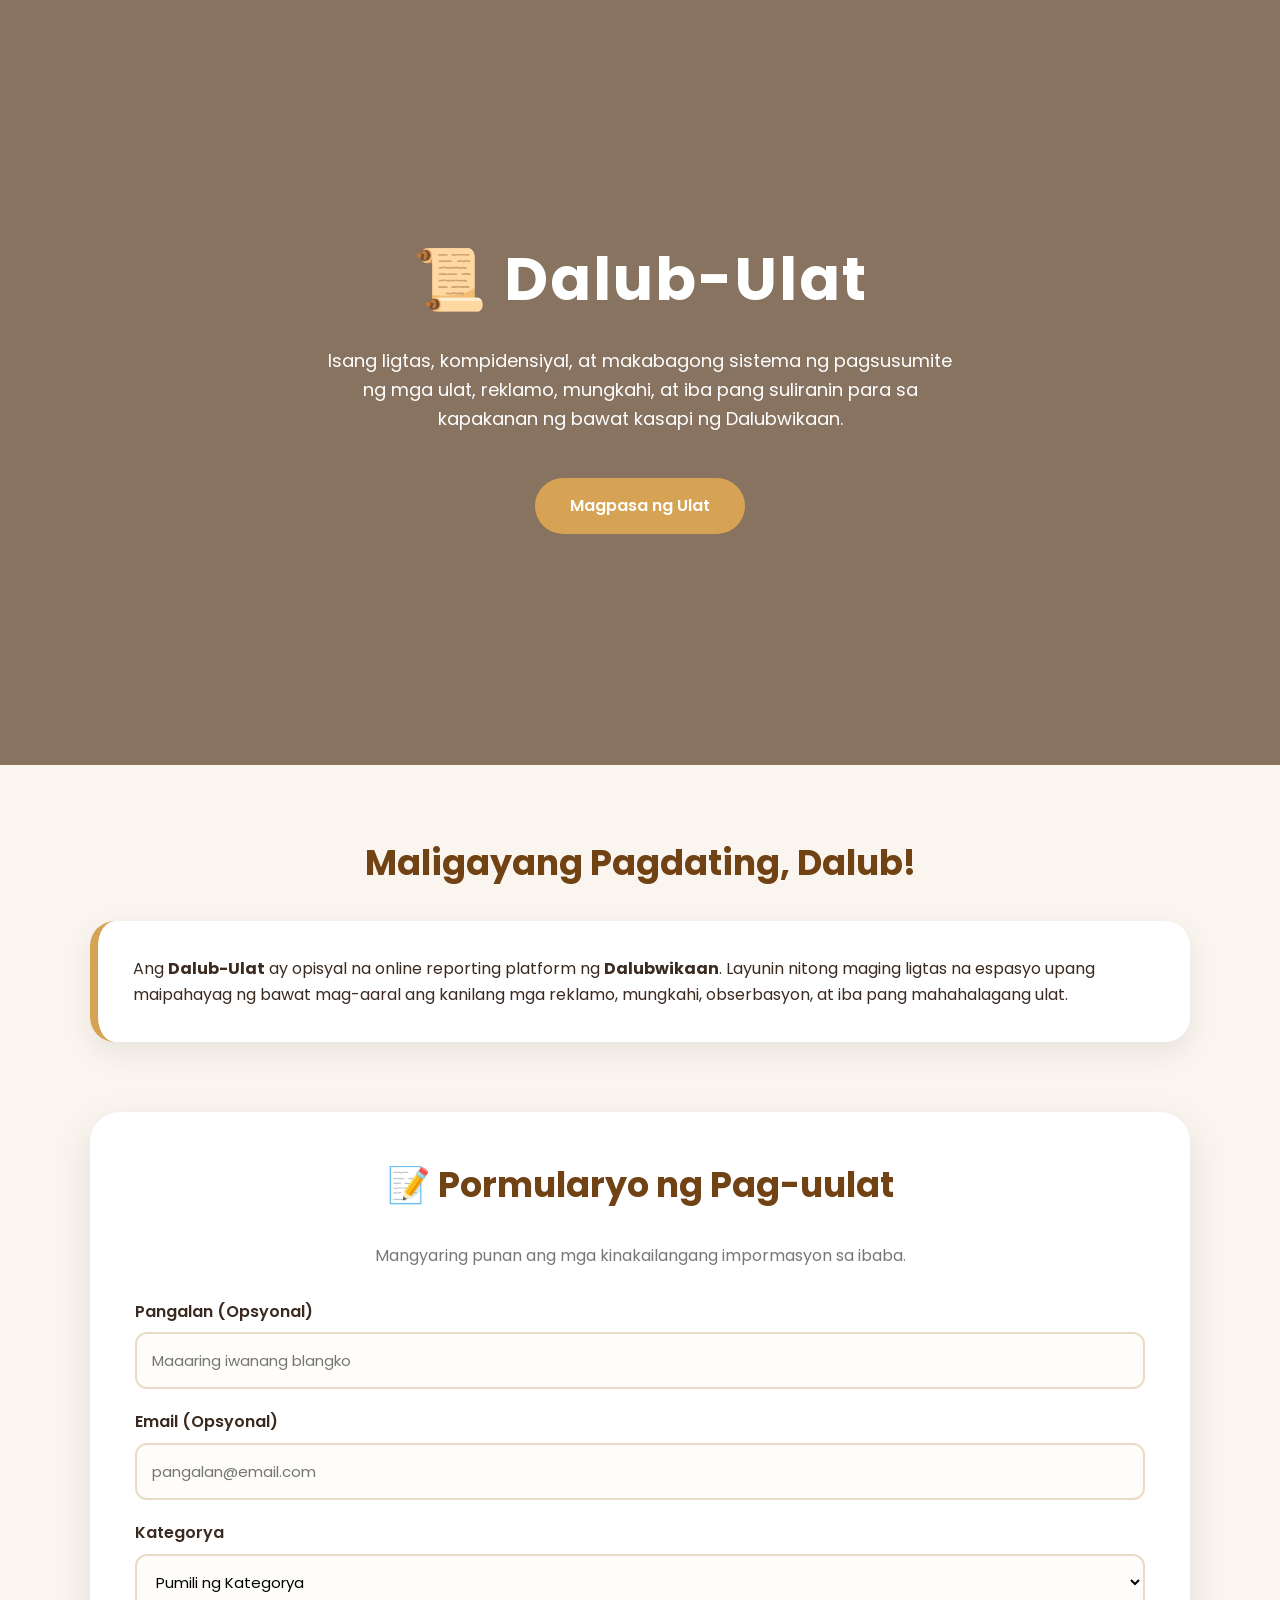
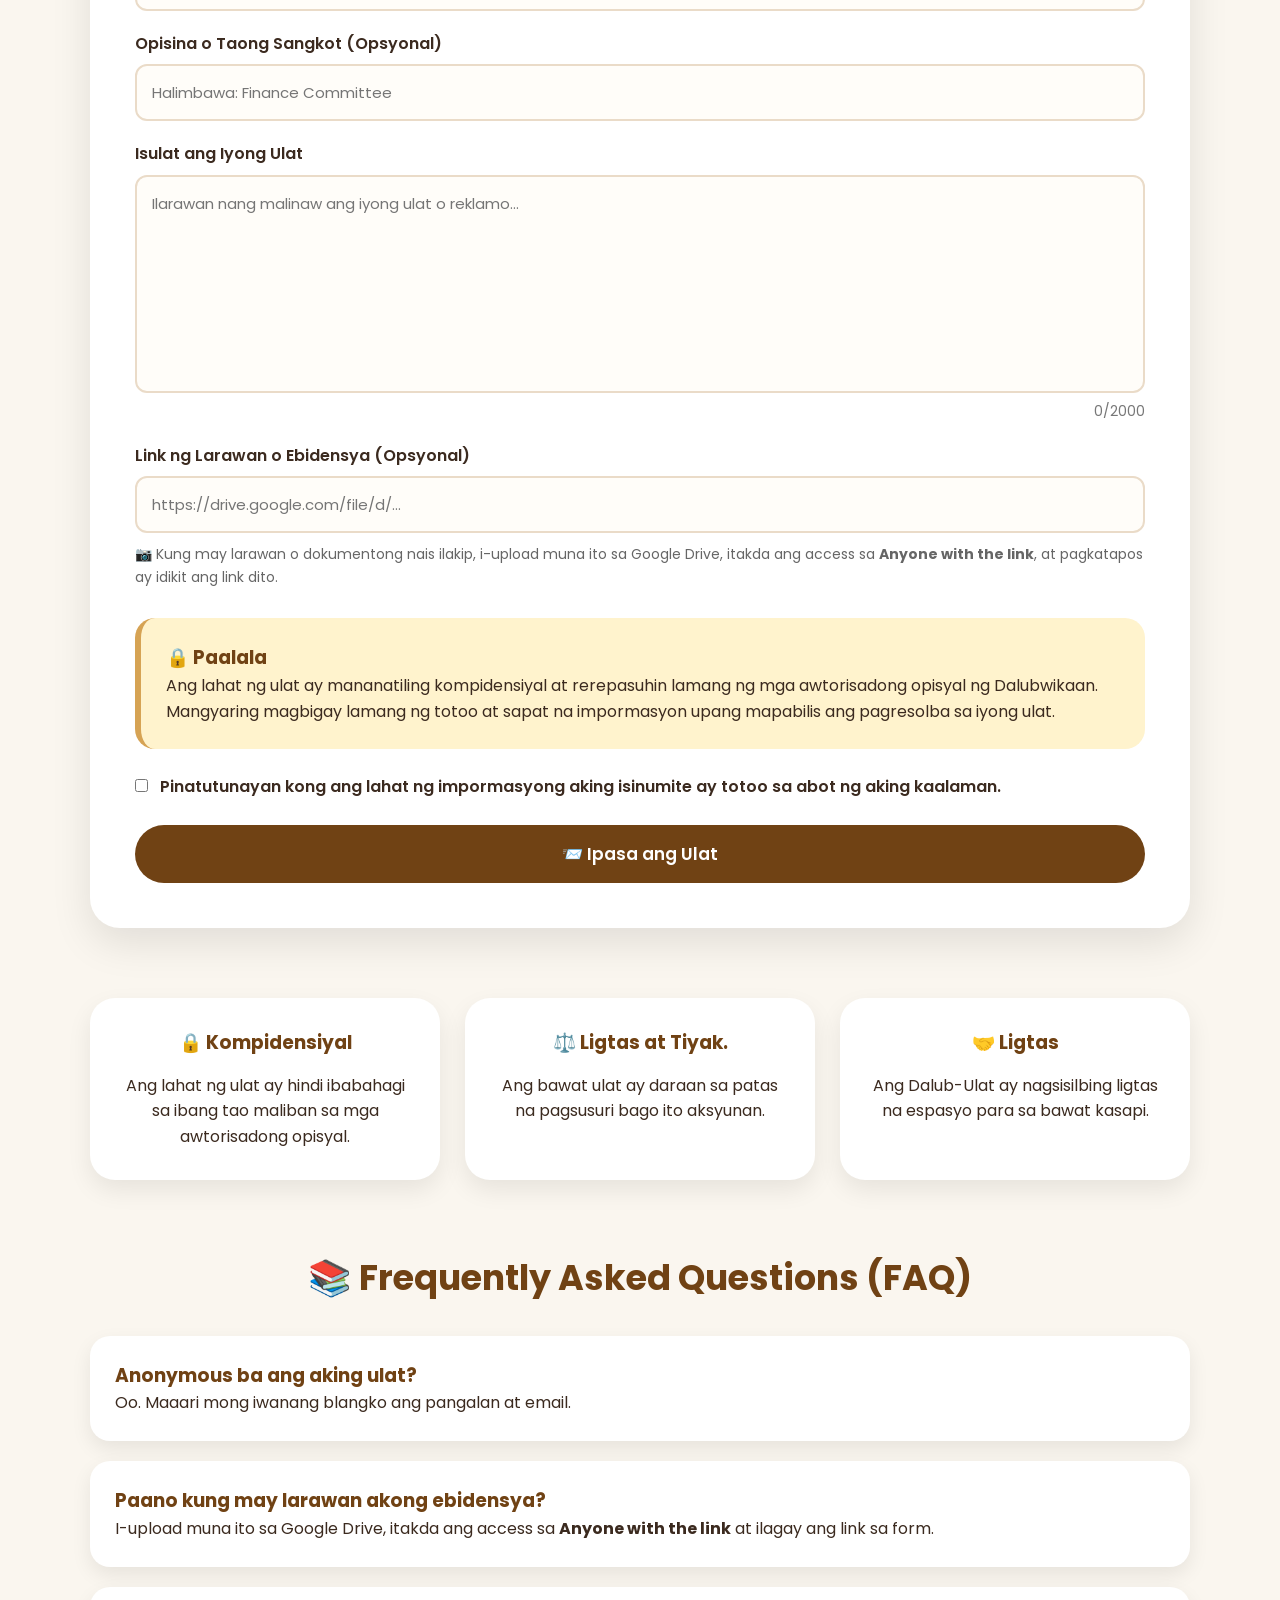
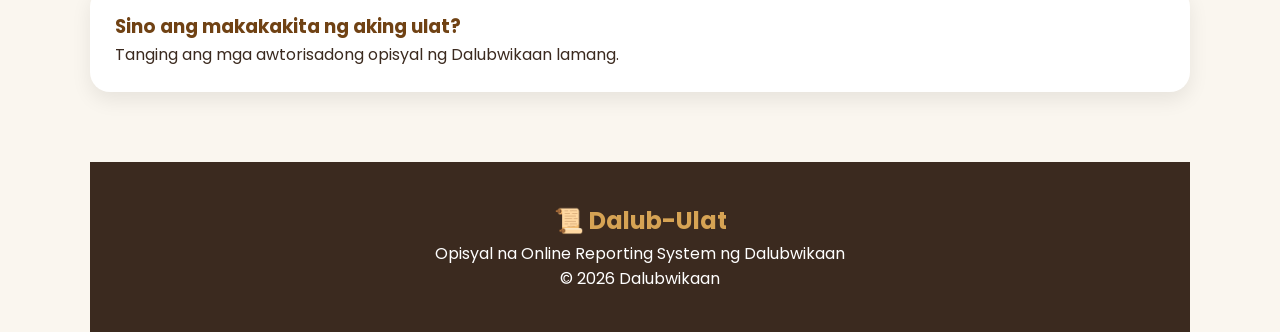
==== index.html @ bc94e96f "Update index.html" ====
<!DOCTYPE html>
<html lang="tl">

<head>

    <meta charset="UTF-8">

    <meta name="viewport" content="width=device-width, initial-scale=1.0">

    <title>Dalub-Ulat | Opisyal na Sistema ng Pag-uulat</title>

    <link rel="stylesheet" href="style.css">

    <link rel="preconnect" href="https://fonts.googleapis.com">

    <link rel="preconnect" href="https://fonts.gstatic.com" crossorigin>

    <link href="https://fonts.googleapis.com/css2?family=Poppins:wght@300;400;500;600;700&display=swap" rel="stylesheet">

</head>

<body>

<header class="hero">

    <div class="hero-overlay">

        <div class="hero-content">

            <h1>📜 Dalub-Ulat</h1>

            <p>

                Isang ligtas, kompidensiyal, at makabagong sistema ng
                pagsusumite ng mga ulat, reklamo, mungkahi,
                at iba pang suliranin para sa kapakanan
                ng bawat kasapi ng Dalubwikaan.

            </p>

            <a href="#reportForm" class="hero-btn">

                Magpasa ng Ulat

            </a>

        </div>

    </div>

</header>

<main>

<section class="about">

    <h2>Maligayang Pagdating, Dalub!</h2>

    <div class="about-card">

        <p>

            Ang <strong>Dalub-Ulat</strong> ay opisyal na online reporting
            platform ng <strong>Dalubwikaan</strong>.
            Layunin nitong maging ligtas na espasyo upang
            maipahayag ng bawat mag-aaral ang kanilang
            mga reklamo, mungkahi, obserbasyon, at
            iba pang mahahalagang ulat.

        </p>

    </div>

</section>

<section class="report-section">

    <div class="form-card">

        <h2>📝 Pormularyo ng Pag-uulat</h2>

        <p class="subtitle">

            Mangyaring punan ang mga kinakailangang
            impormasyon sa ibaba.

        </p>

        <form

            id="reportForm"

            action="https://api.web3forms.com/submit"

            method="POST">

            <!-- 14ce61c8-4a2f-4a1b-8538-f2610115295b -->
            <input
                type="hidden"
                name="access_key"
                value="ILAGAY_DITO_ANG_BAGONG_ACCESS_KEY">

            <input
                type="hidden"
                name="subject"
                value="Bagong Ulat mula sa Dalub-Ulat">

            <input
                type="hidden"
                name="from_name"
                value="Dalub-Ulat">

            <input
type="hidden"
name="redirect"
value="salamat.html">

            <input
                type="checkbox"
                name="botcheck"
                style="display:none;">

            <label>

                Pangalan (Opsyonal)

            </label>

            <input
                type="text"
                name="Pangalan"
                placeholder="Maaaring iwanang blangko">

            <label>

                Email (Opsyonal)

            </label>

            <input
                type="email"
                name="Email"
                placeholder="pangalan@email.com">

            <label>

                Kategorya

            </label>

            <select
                name="Kategorya"
                required>

                <option value="">Pumili ng Kategorya</option>

                <option>Reklamo</option>

                <option>Suhestiyon</option>

                <option>Paglabag sa Patakaran</option>

                <option>Pang-aabuso</option>

                <option>Diskriminasyon</option>

                <option>Hindi Maayos na Serbisyo</option>

                <option>Iba pa</option>

            </select>

            <label>

                Opisina o Taong Sangkot (Opsyonal)

            </label>

            <input
                type="text"
                name="Sangkot"
                placeholder="Halimbawa: Finance Committee">

            <label>

                Isulat ang Iyong Ulat

            </label>

            <textarea

                id="report"

                name="Ulat"

                rows="8"

                maxlength="2000"

                required

                placeholder="Ilarawan nang malinaw ang iyong ulat o reklamo..."></textarea>

            <div class="counter">

                <span id="count">0</span>/2000

            </div>

            <label>

                Link ng Larawan o Ebidensya (Opsyonal)

            </label>

            <input

                type="url"

                name="Google Drive Link"

                placeholder="https://drive.google.com/file/d/...">

            <p class="guide">

                📷 Kung may larawan o dokumentong nais ilakip,
                i-upload muna ito sa Google Drive,
                itakda ang access sa
                <strong>Anyone with the link</strong>,
                at pagkatapos ay idikit ang link dito.

            </p>

        <div class="notice">

    <h3>🔒 Paalala</h3>

    <p>

        Ang lahat ng ulat ay mananatiling kompidensiyal at
        rerepasuhin lamang ng mga awtorisadong opisyal ng
        Dalubwikaan.

        Mangyaring magbigay lamang ng totoo at sapat na
        impormasyon upang mapabilis ang pagresolba sa iyong
        ulat.

    </p>

</div>

<div class="agreement">

<label>

<input

type="checkbox"

required>

Pinatutunayan kong ang lahat ng impormasyong aking
isinumite ay totoo sa abot ng aking kaalaman.

</label>

</div>

<button

type="submit"

class="submit-btn">

📨 Ipasa ang Ulat

</button>

</form>

</div>

</section>

<section class="features">

<div class="feature-card">

<h3>🔒 Kompidensiyal</h3>

<p>

Ang lahat ng ulat ay hindi ibabahagi sa ibang
tao maliban sa mga awtorisadong opisyal.

</p>

</div>

<div class="feature-card">

<h3>⚖️ Ligtas at Tiyak. </h3>

<p>

Ang bawat ulat ay daraan sa patas na
pagsusuri bago ito aksyunan.

</p>

</div>

<div class="feature-card">

<h3>🤝 Ligtas</h3>

<p>

Ang Dalub-Ulat ay nagsisilbing ligtas na
espasyo para sa bawat kasapi.

</p>

</div>

</section>

<section class="faq">

<h2>📚 Frequently Asked Questions (FAQ) </h2>

<div class="faq-item">

<h3>Anonymous ba ang aking ulat?</h3>

<p>

Oo. Maaari mong iwanang blangko ang
pangalan at email.

</p>

</div>

<div class="faq-item">

<h3>Paano kung may larawan akong ebidensya?</h3>

<p>

I-upload muna ito sa Google Drive,
itakda ang access sa

<strong>Anyone with the link</strong>

at ilagay ang link sa form.

</p>

</div>

<div class="faq-item">

<h3>Sino ang makakakita ng aking ulat?</h3>

<p>

Tanging ang mga awtorisadong opisyal ng
Dalubwikaan lamang.

</p>

</div>

</section>

<footer>

<h2>

📜 Dalub-Ulat

</h2>

<p>

Opisyal na Online Reporting System ng Dalubwikaan

</p>

<p>

© 2026 Dalubwikaan

</p>

</footer>

<script src="script.js"></script>

</body>

</html>
---- style.css ----
/* =========================
   DALUB-ULAT STYLE CSS
   Dalubwikaan Reporting System
========================= */

*{
    margin:0;
    padding:0;
    box-sizing:border-box;
    font-family:'Poppins', sans-serif;
}

html{
    scroll-behavior:smooth;
}

body{

    background:#faf6ef;

    color:#3b2a1f;

    line-height:1.6;

}


/* =========================
   HERO SECTION
========================= */

.hero{

    min-height:85vh;

    background:
    linear-gradient(
        rgba(74,45,20,0.65),
        rgba(74,45,20,0.65)
    ),
    url("https://images.unsplash.com/photo-1518005020951-eccb494ad742");

    background-size:cover;

    background-position:center;

    display:flex;

    align-items:center;

    justify-content:center;

    text-align:center;

}


.hero-overlay{

    width:100%;

    padding:50px 20px;

}


.hero-content{

    max-width:800px;

    margin:auto;

    color:white;

}


.hero-content h1{

    font-size:60px;

    font-weight:700;

    letter-spacing:2px;

    animation:fadeDown 1s ease;

}


.hero-content p{

    margin:20px auto;

    font-size:18px;

    max-width:650px;

}


.hero-btn{

    display:inline-block;

    margin-top:25px;

    padding:15px 35px;

    background:#d6a354;

    color:white;

    text-decoration:none;

    border-radius:50px;

    font-weight:600;

    transition:.3s;

}


.hero-btn:hover{

    transform:translateY(-5px);

    background:#b77b2c;

}



/* =========================
   SECTIONS
========================= */


main{

    width:90%;

    max-width:1100px;

    margin:auto;

}


section{

    margin:70px 0;

}


section h2{

    text-align:center;

    font-size:35px;

    margin-bottom:30px;

    color:#704214;

}



/* =========================
   ABOUT
========================= */


.about-card{

    background:white;

    padding:35px;

    border-radius:25px;

    box-shadow:0 10px 30px rgba(0,0,0,.08);

    border-left:8px solid #d6a354;

}



/* =========================
   FORM
========================= */


.form-card{

    background:white;

    padding:45px;

    border-radius:30px;

    box-shadow:0 15px 40px rgba(0,0,0,.1);

}


.subtitle{

    text-align:center;

    margin-bottom:30px;

    color:#777;

}


form label{

    display:block;

    margin-top:20px;

    margin-bottom:8px;

    font-weight:600;

}


input,
textarea,
select{

    width:100%;

    padding:15px;

    border-radius:12px;

    border:2px solid #eadbc8;

    outline:none;

    font-size:15px;

    background:#fffdf9;

    transition:.3s;

}


input:focus,
textarea:focus,
select:focus{

    border-color:#d6a354;

    transform:scale(1.01);

}


textarea{

    resize:none;

}


.counter{

    text-align:right;

    font-size:14px;

    color:#777;

}


.guide{

    margin-top:10px;

    font-size:14px;

    color:#666;

}



/* =========================
   NOTICE
========================= */


.notice{

    margin-top:30px;

    padding:25px;

    background:#fff3cd;

    border-radius:20px;

    border-left:6px solid #d6a354;

}


.notice h3{

    color:#704214;

}



/* =========================
   CHECKBOX
========================= */


.agreement{

    margin:25px 0;

}


.agreement input{

    width:auto;

    margin-right:8px;

}



/* =========================
   BUTTON
========================= */


.submit-btn,
button{

    width:100%;

    padding:16px;

    border:none;

    border-radius:50px;

    background:#704214;

    color:white;

    font-size:17px;

    font-weight:600;

    cursor:pointer;

    transition:.3s;

}


.submit-btn:hover,
button:hover{

    background:#4e2d13;

    transform:translateY(-3px);

}



/* =========================
   FEATURES
========================= */


.features{

    display:grid;

    grid-template-columns:repeat(3,1fr);

    gap:25px;

}


.feature-card{

    background:white;

    padding:30px;

    border-radius:25px;

    text-align:center;

    box-shadow:0 10px 25px rgba(0,0,0,.08);

    transition:.3s;

}


.feature-card:hover{

    transform:translateY(-10px);

}


.feature-card h3{

    color:#704214;

    margin-bottom:15px;

}



/* =========================
   FAQ
========================= */


.faq-item{

    background:white;

    padding:25px;

    margin-bottom:20px;

    border-radius:20px;

    box-shadow:0 8px 20px rgba(0,0,0,.08);

}


.faq-item h3{

    color:#704214;

}



/* =========================
   FOOTER
========================= */


footer{

    background:#3b2a1f;

    color:white;

    text-align:center;

    padding:40px 20px;

}


footer h2{

    color:#d6a354;

}



/* =========================
   ANIMATION
========================= */


@keyframes fadeDown{

    from{

        opacity:0;

        transform:translateY(-30px);

    }

    to{

        opacity:1;

        transform:translateY(0);

    }

}



/* =========================
   RESPONSIVE
========================= */


@media(max-width:768px){


.hero-content h1{

    font-size:40px;

}


.form-card{

    padding:25px;

}


.features{

    grid-template-columns:1fr;

}


section h2{

    font-size:28px;

}


}
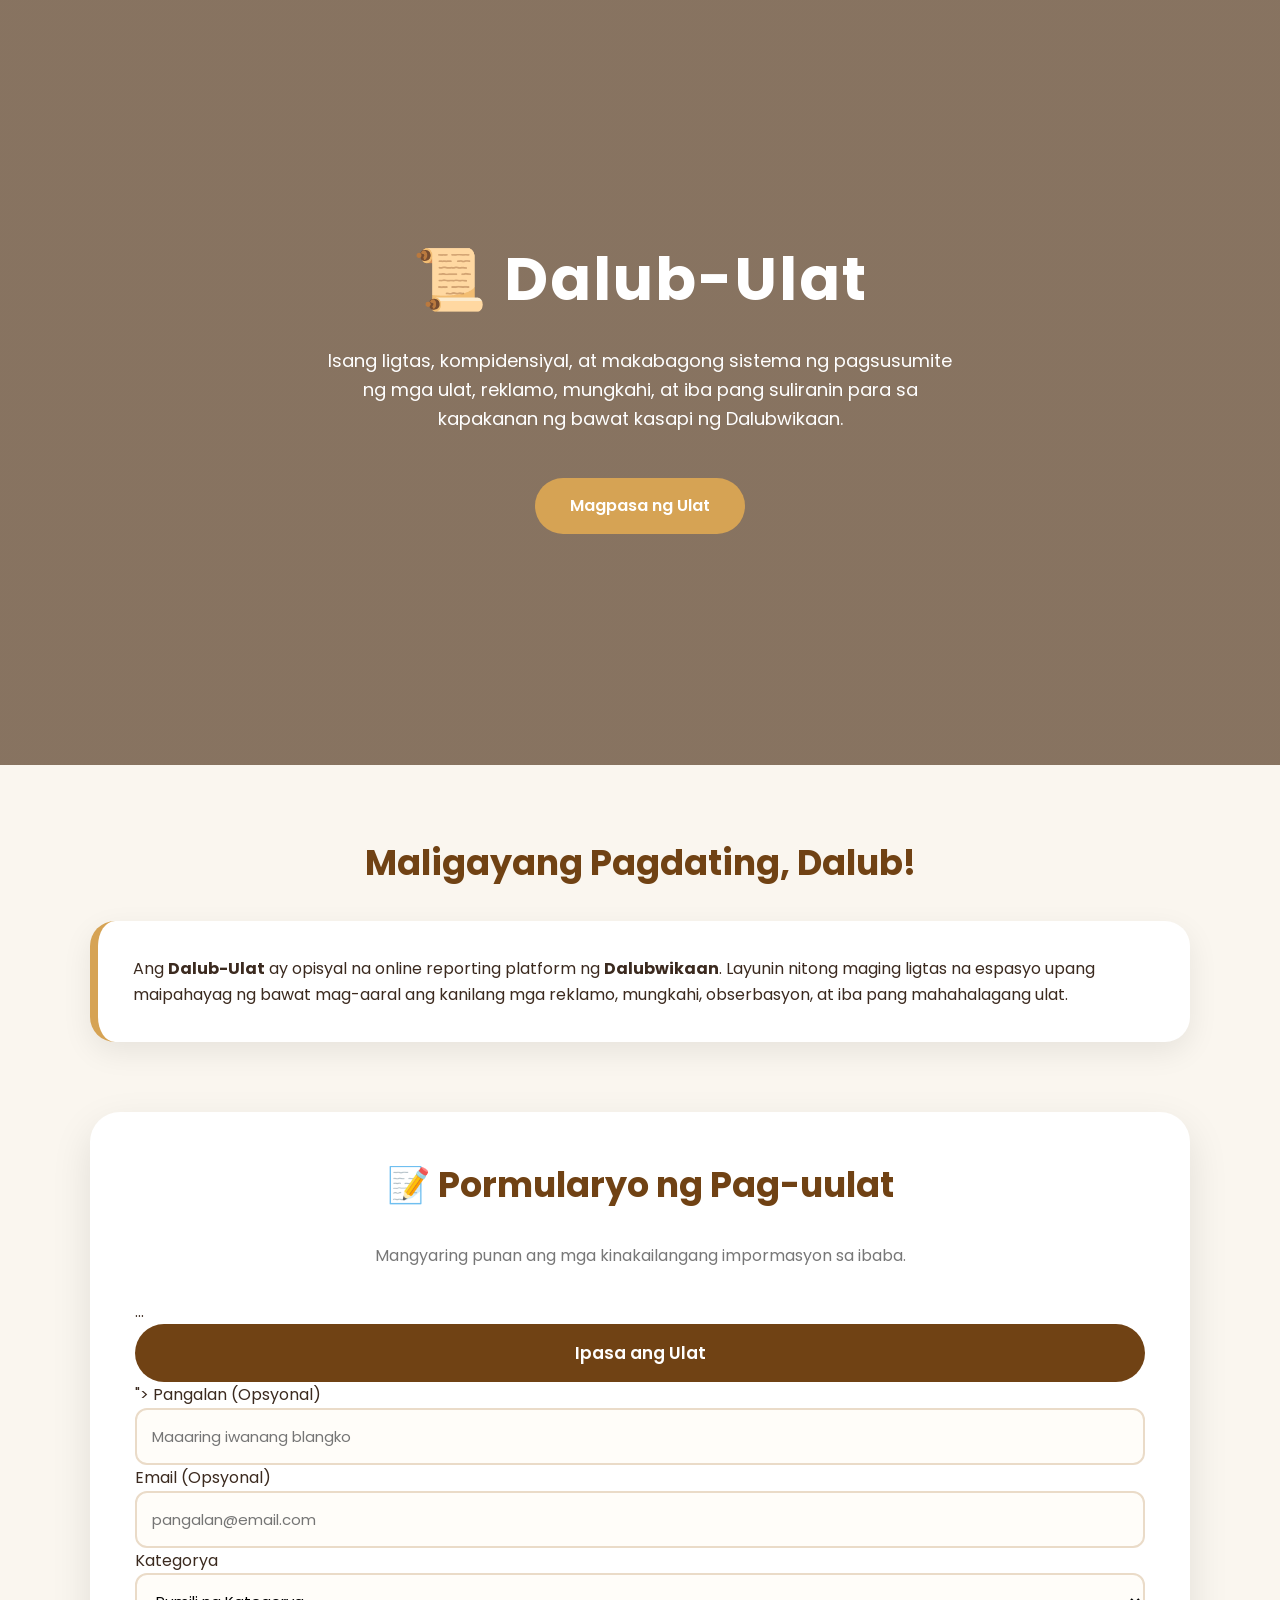
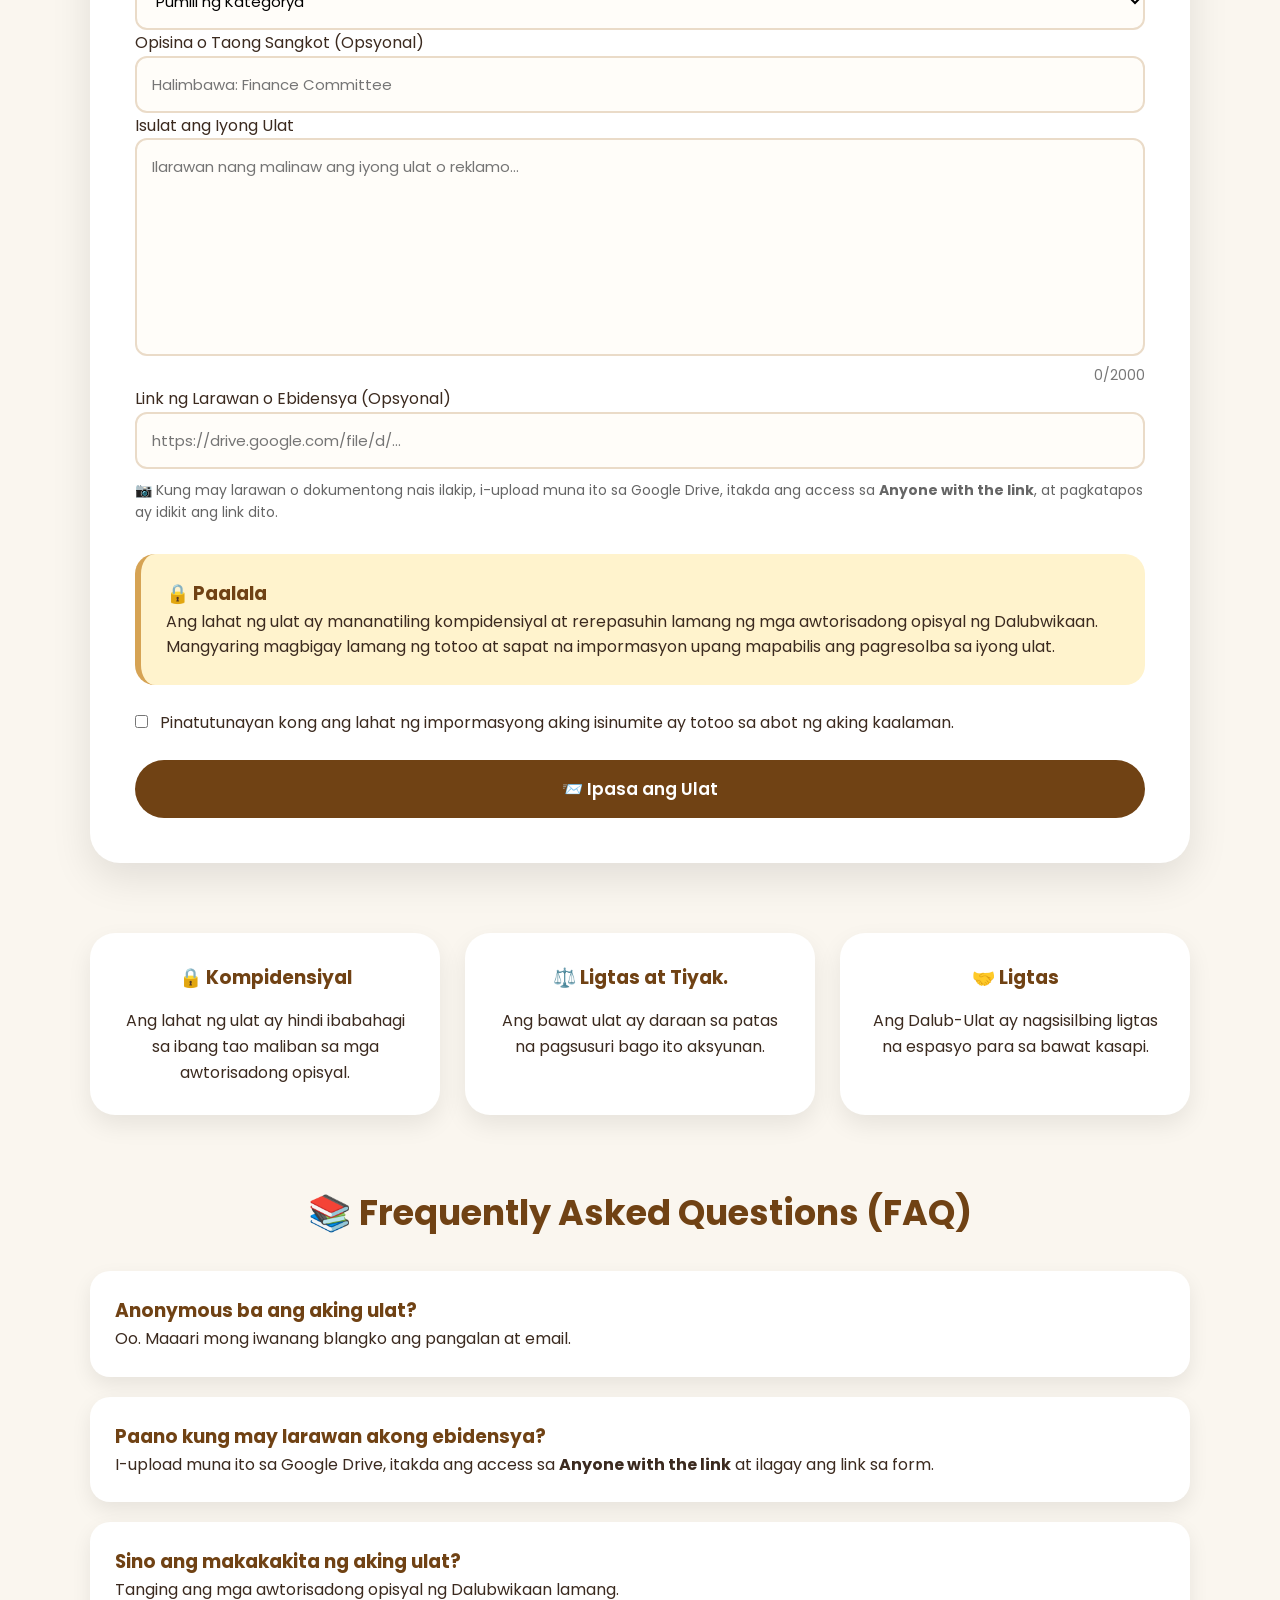
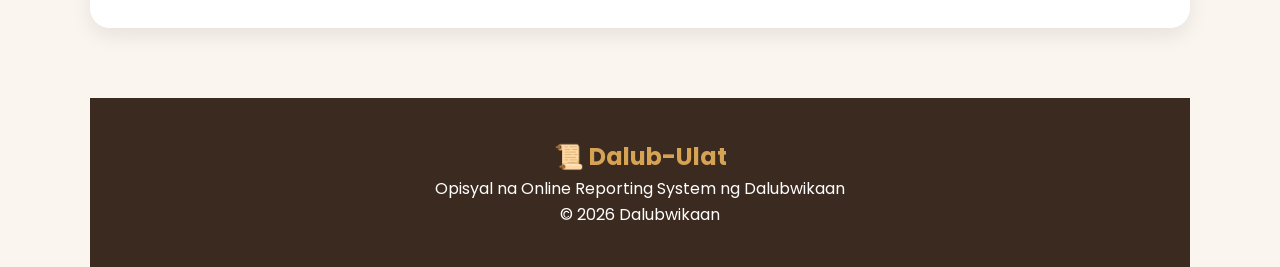
==== commit f7e6447b: "Update index.html" ====
--- a/index.html
+++ b/index.html
@@ -90,15 +90,24 @@
 
             id="reportForm"
 
-            action="https://api.web3forms.com/submit"
-
-            method="POST">
-
-            <!-- 14ce61c8-4a2f-4a1b-8538-f2610115295b -->
-            <input
-                type="hidden"
-                name="access_key"
-                value="ILAGAY_DITO_ANG_BAGONG_ACCESS_KEY">
+        <form action="https://api.web3forms.com/submit" method="POST">
+
+<input
+type="hidden"
+name="access_key"
+value="<form action="https://api.web3forms.com/submit" method="POST">
+
+<input
+type="hidden"
+name="access_key"
+value="14ce61c8-4a2f-4a1b-8538-f2610115295b">
+
+...
+<button type="submit">
+Ipasa ang Ulat
+</button>
+
+</form>">
 
             <input
                 type="hidden"
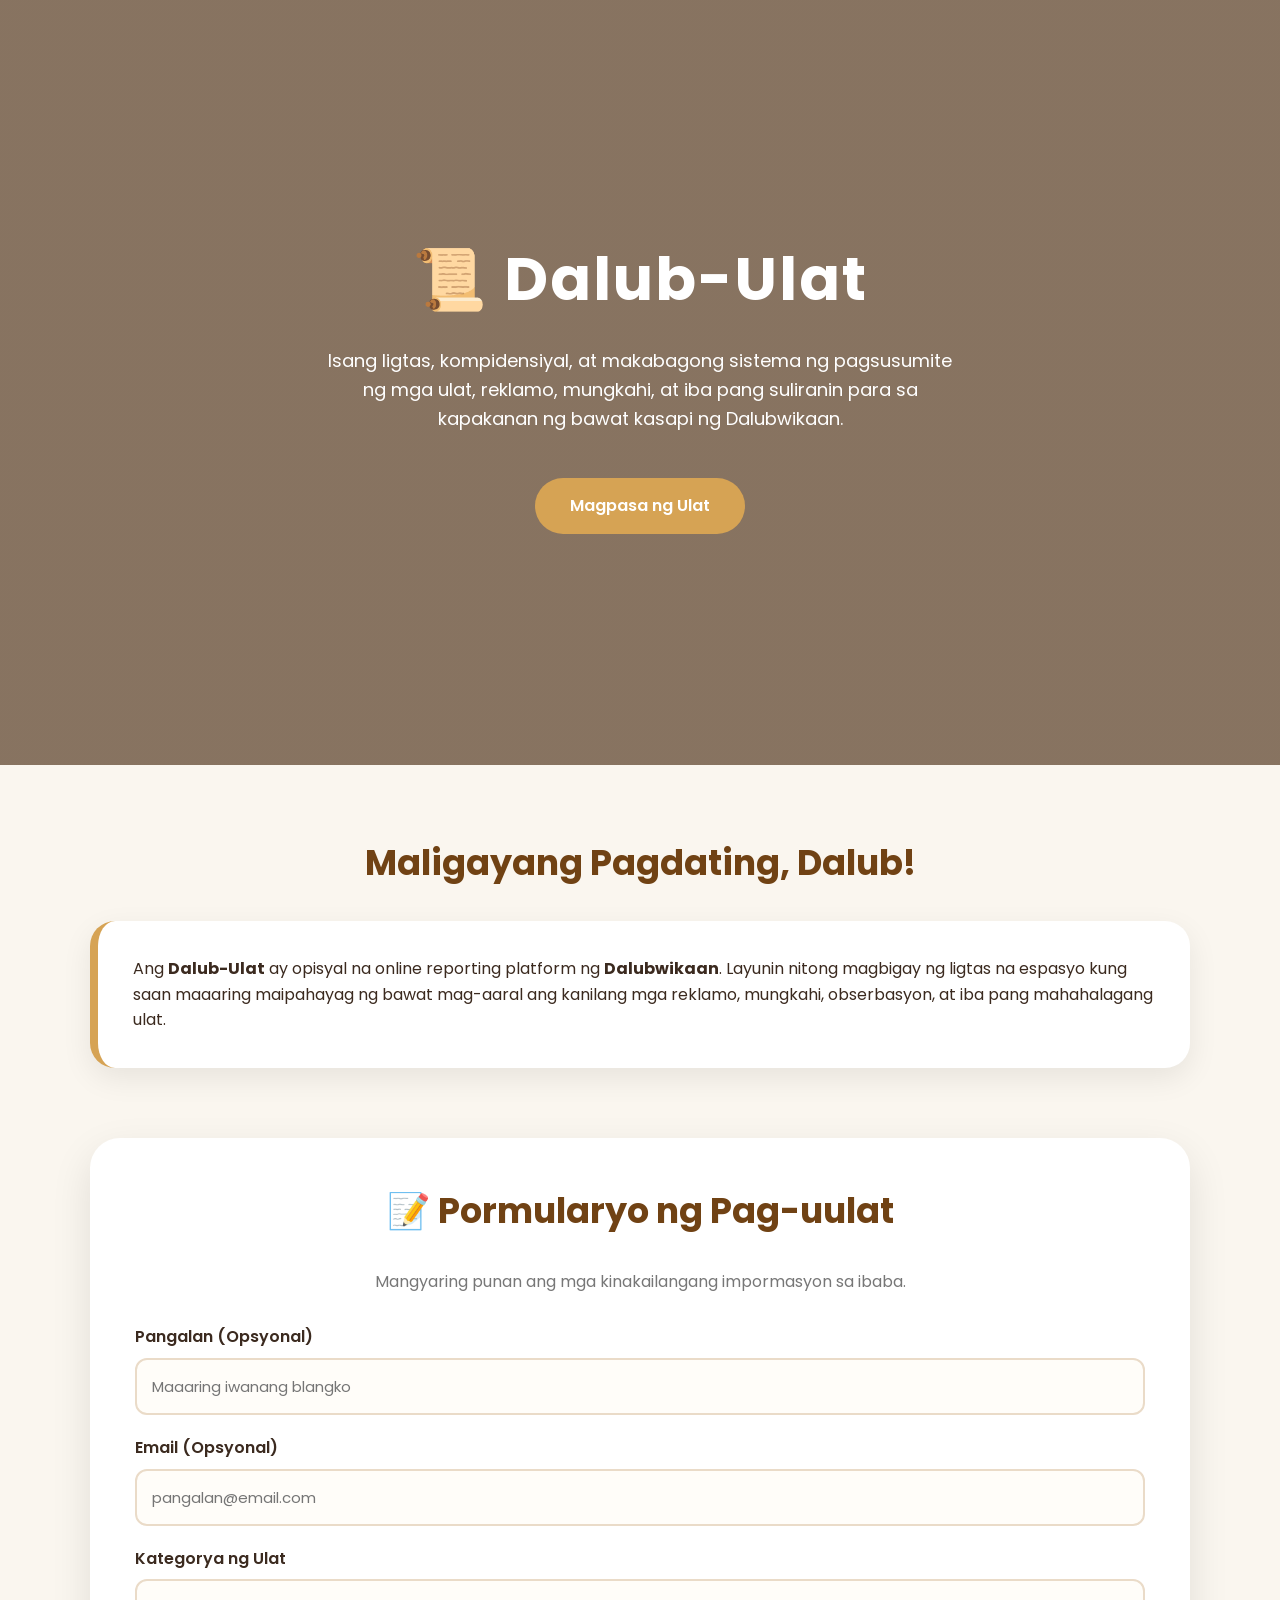
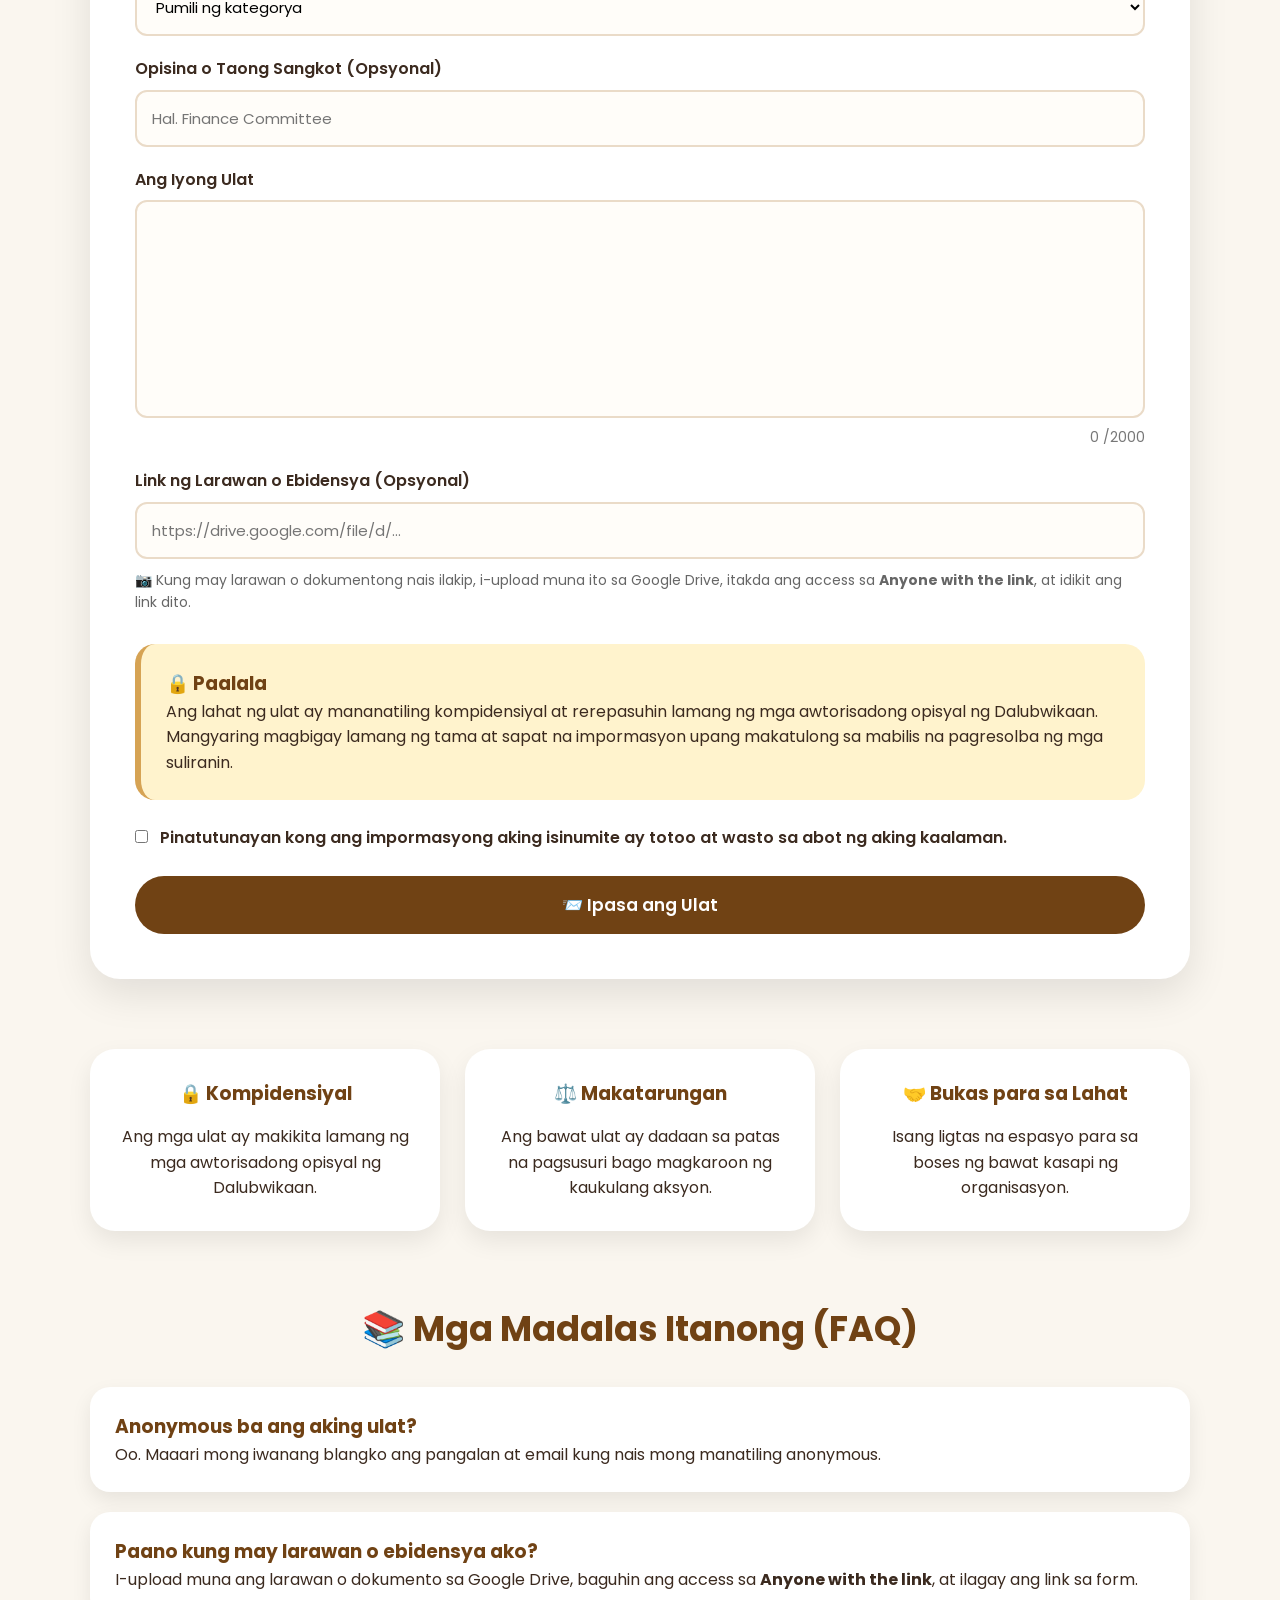
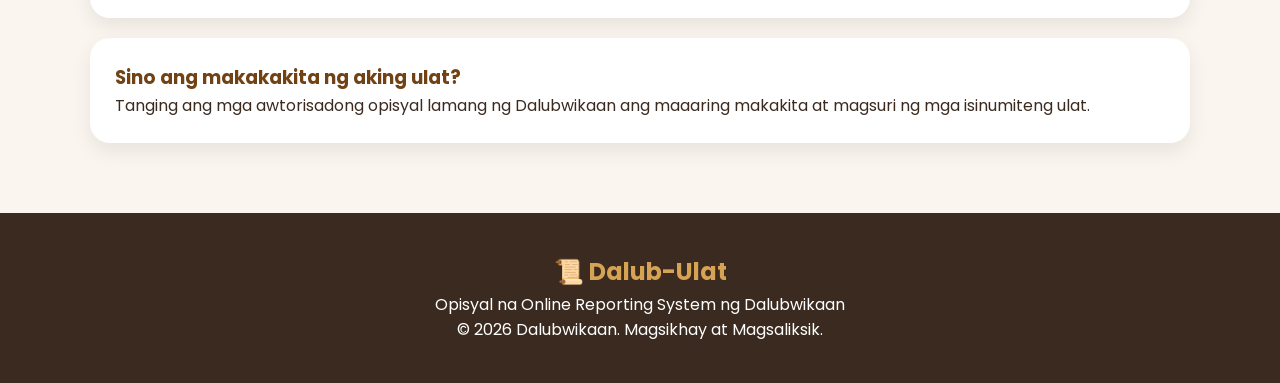
==== commit 7fcecce0: "Update index.html" ====
--- a/index.html
+++ b/index.html
@@ -3,410 +3,636 @@
 
 <head>
 
-    <meta charset="UTF-8">
-
-    <meta name="viewport" content="width=device-width, initial-scale=1.0">
-
-    <title>Dalub-Ulat | Opisyal na Sistema ng Pag-uulat</title>
-
-    <link rel="stylesheet" href="style.css">
-
-    <link rel="preconnect" href="https://fonts.googleapis.com">
-
-    <link rel="preconnect" href="https://fonts.gstatic.com" crossorigin>
-
-    <link href="https://fonts.googleapis.com/css2?family=Poppins:wght@300;400;500;600;700&display=swap" rel="stylesheet">
+<meta charset="UTF-8">
+
+<meta name="viewport" content="width=device-width, initial-scale=1.0">
+
+<title>Dalub-Ulat | Opisyal na Sistema ng Pag-uulat</title>
+
+<link rel="stylesheet" href="style.css">
+
+<link rel="preconnect" href="https://fonts.googleapis.com">
+
+<link rel="preconnect" href="https://fonts.gstatic.com" crossorigin>
+
+<link href="https://fonts.googleapis.com/css2?family=Poppins:wght@300;400;500;600;700&display=swap" rel="stylesheet">
 
 </head>
 
+
 <body>
 
+
 <header class="hero">
 
-    <div class="hero-overlay">
-
-        <div class="hero-content">
-
-            <h1>📜 Dalub-Ulat</h1>
-
-            <p>
-
-                Isang ligtas, kompidensiyal, at makabagong sistema ng
-                pagsusumite ng mga ulat, reklamo, mungkahi,
-                at iba pang suliranin para sa kapakanan
-                ng bawat kasapi ng Dalubwikaan.
-
-            </p>
-
-            <a href="#reportForm" class="hero-btn">
-
-                Magpasa ng Ulat
-
-            </a>
-
-        </div>
-
-    </div>
+<div class="hero-overlay">
+
+<div class="hero-content">
+
+
+<h1>📜 Dalub-Ulat</h1>
+
+
+<p>
+
+Isang ligtas, kompidensiyal, at makabagong sistema ng
+pagsusumite ng mga ulat, reklamo, mungkahi,
+at iba pang suliranin para sa kapakanan ng bawat
+kasapi ng Dalubwikaan.
+
+</p>
+
+
+<a href="#reportForm" class="hero-btn">
+
+Magpasa ng Ulat
+
+</a>
+
+
+</div>
+
+</div>
 
 </header>
 
+
+
 <main>
 
+
 <section class="about">
 
-    <h2>Maligayang Pagdating, Dalub!</h2>
-
-    <div class="about-card">
-
-        <p>
-
-            Ang <strong>Dalub-Ulat</strong> ay opisyal na online reporting
-            platform ng <strong>Dalubwikaan</strong>.
-            Layunin nitong maging ligtas na espasyo upang
-            maipahayag ng bawat mag-aaral ang kanilang
-            mga reklamo, mungkahi, obserbasyon, at
-            iba pang mahahalagang ulat.
-
-        </p>
-
-    </div>
+
+<h2>Maligayang Pagdating, Dalub!</h2>
+
+
+<div class="about-card">
+
+
+<p>
+
+Ang <strong>Dalub-Ulat</strong> ay opisyal na online reporting
+platform ng <strong>Dalubwikaan</strong>.
+
+Layunin nitong magbigay ng ligtas na espasyo kung saan
+maaaring maipahayag ng bawat mag-aaral ang kanilang
+mga reklamo, mungkahi, obserbasyon, at iba pang
+mahahalagang ulat.
+
+</p>
+
+
+</div>
+
 
 </section>
 
+
+
 <section class="report-section">
 
-    <div class="form-card">
-
-        <h2>📝 Pormularyo ng Pag-uulat</h2>
-
-        <p class="subtitle">
-
-            Mangyaring punan ang mga kinakailangang
-            impormasyon sa ibaba.
-
-        </p>
-
-        <form
-
-            id="reportForm"
-
-        <form action="https://api.web3forms.com/submit" method="POST">
-
-<input
+
+<div class="form-card">
+
+
+<h2>📝 Pormularyo ng Pag-uulat</h2>
+
+
+<p class="subtitle">
+
+Mangyaring punan ang mga kinakailangang impormasyon sa ibaba.
+
+</p>
+
+
+
+<form
+
+id="reportForm"
+
+action="https://api.web3forms.com/submit"
+
+method="POST">
+
+
+
+<!-- WEB3FORMS -->
+
+<input
+
 type="hidden"
+
 name="access_key"
-value="<form action="https://api.web3forms.com/submit" method="POST">
-
-<input
+
+value="14ce61c8-4a2f-4a1b-8538-f2610115295b">
+
+
+
+<input
+
 type="hidden"
-name="access_key"
-value="14ce61c8-4a2f-4a1b-8538-f2610115295b">
-
-...
-<button type="submit">
-Ipasa ang Ulat
+
+name="subject"
+
+value="Bagong Ulat mula sa Dalub-Ulat">
+
+
+
+<input
+
+type="hidden"
+
+name="from_name"
+
+value="Dalub-Ulat">
+
+
+
+<input
+
+type="hidden"
+
+name="redirect"
+
+value="salamat.html">
+
+
+
+<input
+
+type="checkbox"
+
+name="botcheck"
+
+style="display:none;">
+
+
+
+
+<label>
+
+Pangalan (Opsyonal)
+
+</label>
+
+
+<input
+
+type="text"
+
+name="Pangalan"
+
+placeholder="Maaaring iwanang blangko">
+
+
+
+
+
+<label>
+
+Email (Opsyonal)
+
+</label>
+
+
+<input
+
+type="email"
+
+name="Email"
+
+placeholder="pangalan@email.com">
+
+
+
+
+
+<label>
+
+Kategorya ng Ulat
+
+</label>
+
+
+
+<select
+
+name="Kategorya"
+
+required>
+
+
+
+<option value="">
+
+Pumili ng kategorya
+
+</option>
+
+
+<option>
+
+Reklamo
+
+</option>
+
+
+<option>
+
+Suhestiyon
+
+</option>
+
+
+<option>
+
+Paglabag sa Patakaran
+
+</option>
+
+
+<option>
+
+Pang-aabuso
+
+</option>
+
+
+<option>
+
+Diskriminasyon
+
+</option>
+
+
+<option>
+
+Hindi Maayos na Serbisyo
+
+</option>
+
+
+<option>
+
+Iba pa
+
+</option>
+
+
+</select>
+
+
+
+
+<label>
+
+Opisina o Taong Sangkot (Opsyonal)
+
+</label>
+
+
+<input
+
+type="text"
+
+name="Sangkot"
+
+placeholder="Hal. Finance Committee">
+
+
+
+
+
+<label>
+
+Ang Iyong Ulat
+
+</label>
+
+
+<textarea
+
+id="report"
+
+name="Ulat"
+
+rows="8"
+
+maxlength="2000"
+
+required
+
+placeholder="Isulat nang malinaw at detalyado ang iyong ulat...">
+
+</textarea>
+
+
+<div class="counter">
+
+<span id="count">
+
+0
+
+</span>
+
+/2000
+
+</div>
+
+
+
+
+
+<label>
+
+Link ng Larawan o Ebidensya (Opsyonal)
+
+</label>
+
+
+
+<input
+
+type="url"
+
+name="Google Drive Link"
+
+placeholder="https://drive.google.com/file/d/...">
+
+
+
+<p class="guide">
+
+📷 Kung may larawan o dokumentong nais ilakip,
+i-upload muna ito sa Google Drive, itakda ang access sa
+<strong>Anyone with the link</strong>, at idikit ang link dito.
+
+</p>
+
+<div class="notice">
+
+<h3>🔒 Paalala</h3>
+
+<p>
+
+Ang lahat ng ulat ay mananatiling kompidensiyal at
+rerepasuhin lamang ng mga awtorisadong opisyal ng
+Dalubwikaan.
+
+Mangyaring magbigay lamang ng tama at sapat na
+impormasyon upang makatulong sa mabilis na
+pagresolba ng mga suliranin.
+
+</p>
+
+</div>
+
+
+
+<div class="agreement">
+
+<label>
+
+<input
+
+type="checkbox"
+
+required>
+
+Pinatutunayan kong ang impormasyong aking isinumite
+ay totoo at wasto sa abot ng aking kaalaman.
+
+</label>
+
+</div>
+
+
+
+<button
+
+type="submit"
+
+class="submit-btn">
+
+📨 Ipasa ang Ulat
+
 </button>
 
-</form>">
-
-            <input
-                type="hidden"
-                name="subject"
-                value="Bagong Ulat mula sa Dalub-Ulat">
-
-            <input
-                type="hidden"
-                name="from_name"
-                value="Dalub-Ulat">
-
-            <input
-type="hidden"
-name="redirect"
-value="salamat.html">
-
-            <input
-                type="checkbox"
-                name="botcheck"
-                style="display:none;">
-
-            <label>
-
-                Pangalan (Opsyonal)
-
-            </label>
-
-            <input
-                type="text"
-                name="Pangalan"
-                placeholder="Maaaring iwanang blangko">
-
-            <label>
-
-                Email (Opsyonal)
-
-            </label>
-
-            <input
-                type="email"
-                name="Email"
-                placeholder="pangalan@email.com">
-
-            <label>
-
-                Kategorya
-
-            </label>
-
-            <select
-                name="Kategorya"
-                required>
-
-                <option value="">Pumili ng Kategorya</option>
-
-                <option>Reklamo</option>
-
-                <option>Suhestiyon</option>
-
-                <option>Paglabag sa Patakaran</option>
-
-                <option>Pang-aabuso</option>
-
-                <option>Diskriminasyon</option>
-
-                <option>Hindi Maayos na Serbisyo</option>
-
-                <option>Iba pa</option>
-
-            </select>
-
-            <label>
-
-                Opisina o Taong Sangkot (Opsyonal)
-
-            </label>
-
-            <input
-                type="text"
-                name="Sangkot"
-                placeholder="Halimbawa: Finance Committee">
-
-            <label>
-
-                Isulat ang Iyong Ulat
-
-            </label>
-
-            <textarea
-
-                id="report"
-
-                name="Ulat"
-
-                rows="8"
-
-                maxlength="2000"
-
-                required
-
-                placeholder="Ilarawan nang malinaw ang iyong ulat o reklamo..."></textarea>
-
-            <div class="counter">
-
-                <span id="count">0</span>/2000
-
-            </div>
-
-            <label>
-
-                Link ng Larawan o Ebidensya (Opsyonal)
-
-            </label>
-
-            <input
-
-                type="url"
-
-                name="Google Drive Link"
-
-                placeholder="https://drive.google.com/file/d/...">
-
-            <p class="guide">
-
-                📷 Kung may larawan o dokumentong nais ilakip,
-                i-upload muna ito sa Google Drive,
-                itakda ang access sa
-                <strong>Anyone with the link</strong>,
-                at pagkatapos ay idikit ang link dito.
-
-            </p>
-
-        <div class="notice">
-
-    <h3>🔒 Paalala</h3>
-
-    <p>
-
-        Ang lahat ng ulat ay mananatiling kompidensiyal at
-        rerepasuhin lamang ng mga awtorisadong opisyal ng
-        Dalubwikaan.
-
-        Mangyaring magbigay lamang ng totoo at sapat na
-        impormasyon upang mapabilis ang pagresolba sa iyong
-        ulat.
-
-    </p>
-
-</div>
-
-<div class="agreement">
-
-<label>
-
-<input
-
-type="checkbox"
-
-required>
-
-Pinatutunayan kong ang lahat ng impormasyong aking
-isinumite ay totoo sa abot ng aking kaalaman.
-
-</label>
-
-</div>
-
-<button
-
-type="submit"
-
-class="submit-btn">
-
-📨 Ipasa ang Ulat
-
-</button>
+
 
 </form>
 
-</div>
+
+</div>
+
 
 </section>
 
+
+
+
+
 <section class="features">
 
+
 <div class="feature-card">
 
+
 <h3>🔒 Kompidensiyal</h3>
 
-<p>
-
-Ang lahat ng ulat ay hindi ibabahagi sa ibang
-tao maliban sa mga awtorisadong opisyal.
-
-</p>
-
-</div>
+
+<p>
+
+Ang mga ulat ay makikita lamang ng mga
+awtorisadong opisyal ng Dalubwikaan.
+
+</p>
+
+
+</div>
+
+
+
 
 <div class="feature-card">
 
-<h3>⚖️ Ligtas at Tiyak. </h3>
-
-<p>
-
-Ang bawat ulat ay daraan sa patas na
-pagsusuri bago ito aksyunan.
-
-</p>
-
-</div>
+
+<h3>⚖️ Makatarungan</h3>
+
+
+<p>
+
+Ang bawat ulat ay dadaan sa patas na pagsusuri
+bago magkaroon ng kaukulang aksyon.
+
+</p>
+
+
+</div>
+
+
+
 
 <div class="feature-card">
 
-<h3>🤝 Ligtas</h3>
-
-<p>
-
-Ang Dalub-Ulat ay nagsisilbing ligtas na
-espasyo para sa bawat kasapi.
-
-</p>
-
-</div>
+
+<h3>🤝 Bukas para sa Lahat</h3>
+
+
+<p>
+
+Isang ligtas na espasyo para sa boses ng bawat
+kasapi ng organisasyon.
+
+</p>
+
+
+</div>
+
+
 
 </section>
 
+
+
+
+
 <section class="faq">
 
-<h2>📚 Frequently Asked Questions (FAQ) </h2>
+
+<h2>
+
+📚 Mga Madalas Itanong (FAQ)
+
+</h2>
+
+
+
 
 <div class="faq-item">
 
-<h3>Anonymous ba ang aking ulat?</h3>
-
-<p>
-
-Oo. Maaari mong iwanang blangko ang
-pangalan at email.
-
-</p>
-
-</div>
+
+<h3>
+
+Anonymous ba ang aking ulat?
+
+</h3>
+
+
+<p>
+
+Oo. Maaari mong iwanang blangko ang pangalan
+at email kung nais mong manatiling anonymous.
+
+</p>
+
+
+</div>
+
+
+
+
 
 <div class="faq-item">
 
-<h3>Paano kung may larawan akong ebidensya?</h3>
-
-<p>
-
-I-upload muna ito sa Google Drive,
-itakda ang access sa
-
-<strong>Anyone with the link</strong>
-
-at ilagay ang link sa form.
-
-</p>
-
-</div>
+
+<h3>
+
+Paano kung may larawan o ebidensya ako?
+
+</h3>
+
+
+<p>
+
+I-upload muna ang larawan o dokumento sa
+Google Drive, baguhin ang access sa
+<strong>Anyone with the link</strong>, at ilagay ang link
+sa form.
+
+</p>
+
+
+</div>
+
+
+
+
 
 <div class="faq-item">
 
-<h3>Sino ang makakakita ng aking ulat?</h3>
-
-<p>
-
-Tanging ang mga awtorisadong opisyal ng
-Dalubwikaan lamang.
-
-</p>
-
-</div>
+
+<h3>
+
+Sino ang makakakita ng aking ulat?
+
+</h3>
+
+
+<p>
+
+Tanging ang mga awtorisadong opisyal lamang ng
+Dalubwikaan ang maaaring makakita at magsuri
+ng mga isinumiteng ulat.
+
+</p>
+
+
+</div>
+
+
 
 </section>
 
+
+
+
+
+</main>
+
+
+
+
+
 <footer>
 
+
 <h2>
 
 📜 Dalub-Ulat
 
 </h2>
 
+
+
 <p>
 
 Opisyal na Online Reporting System ng Dalubwikaan
 
 </p>
 
-<p>
-
-© 2026 Dalubwikaan
-
-</p>
+
+
+<p>
+
+© 2026 Dalubwikaan. Magsikhay at Magsaliksik.
+
+</p>
+
+
 
 </footer>
 
+
+
+
+
 <script src="script.js"></script>
 
+
+
 </body>
 
+
 </html>
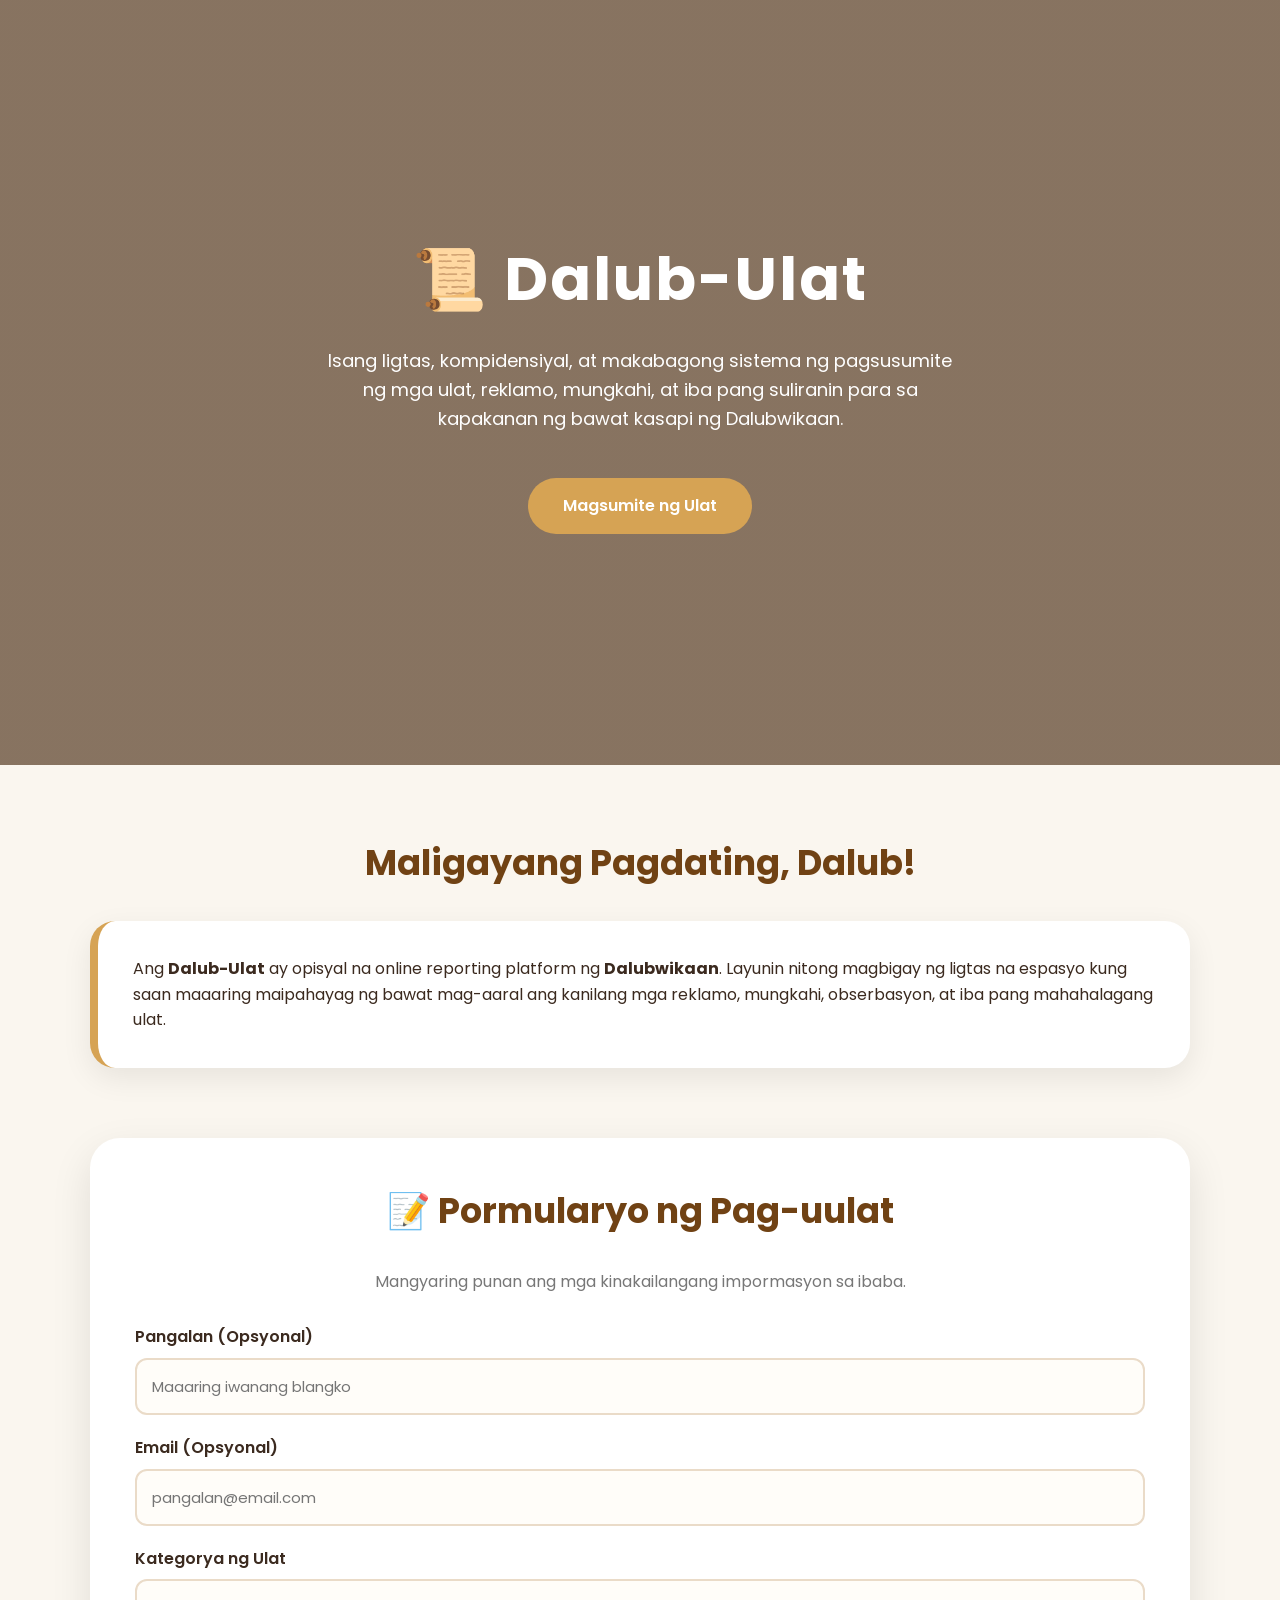
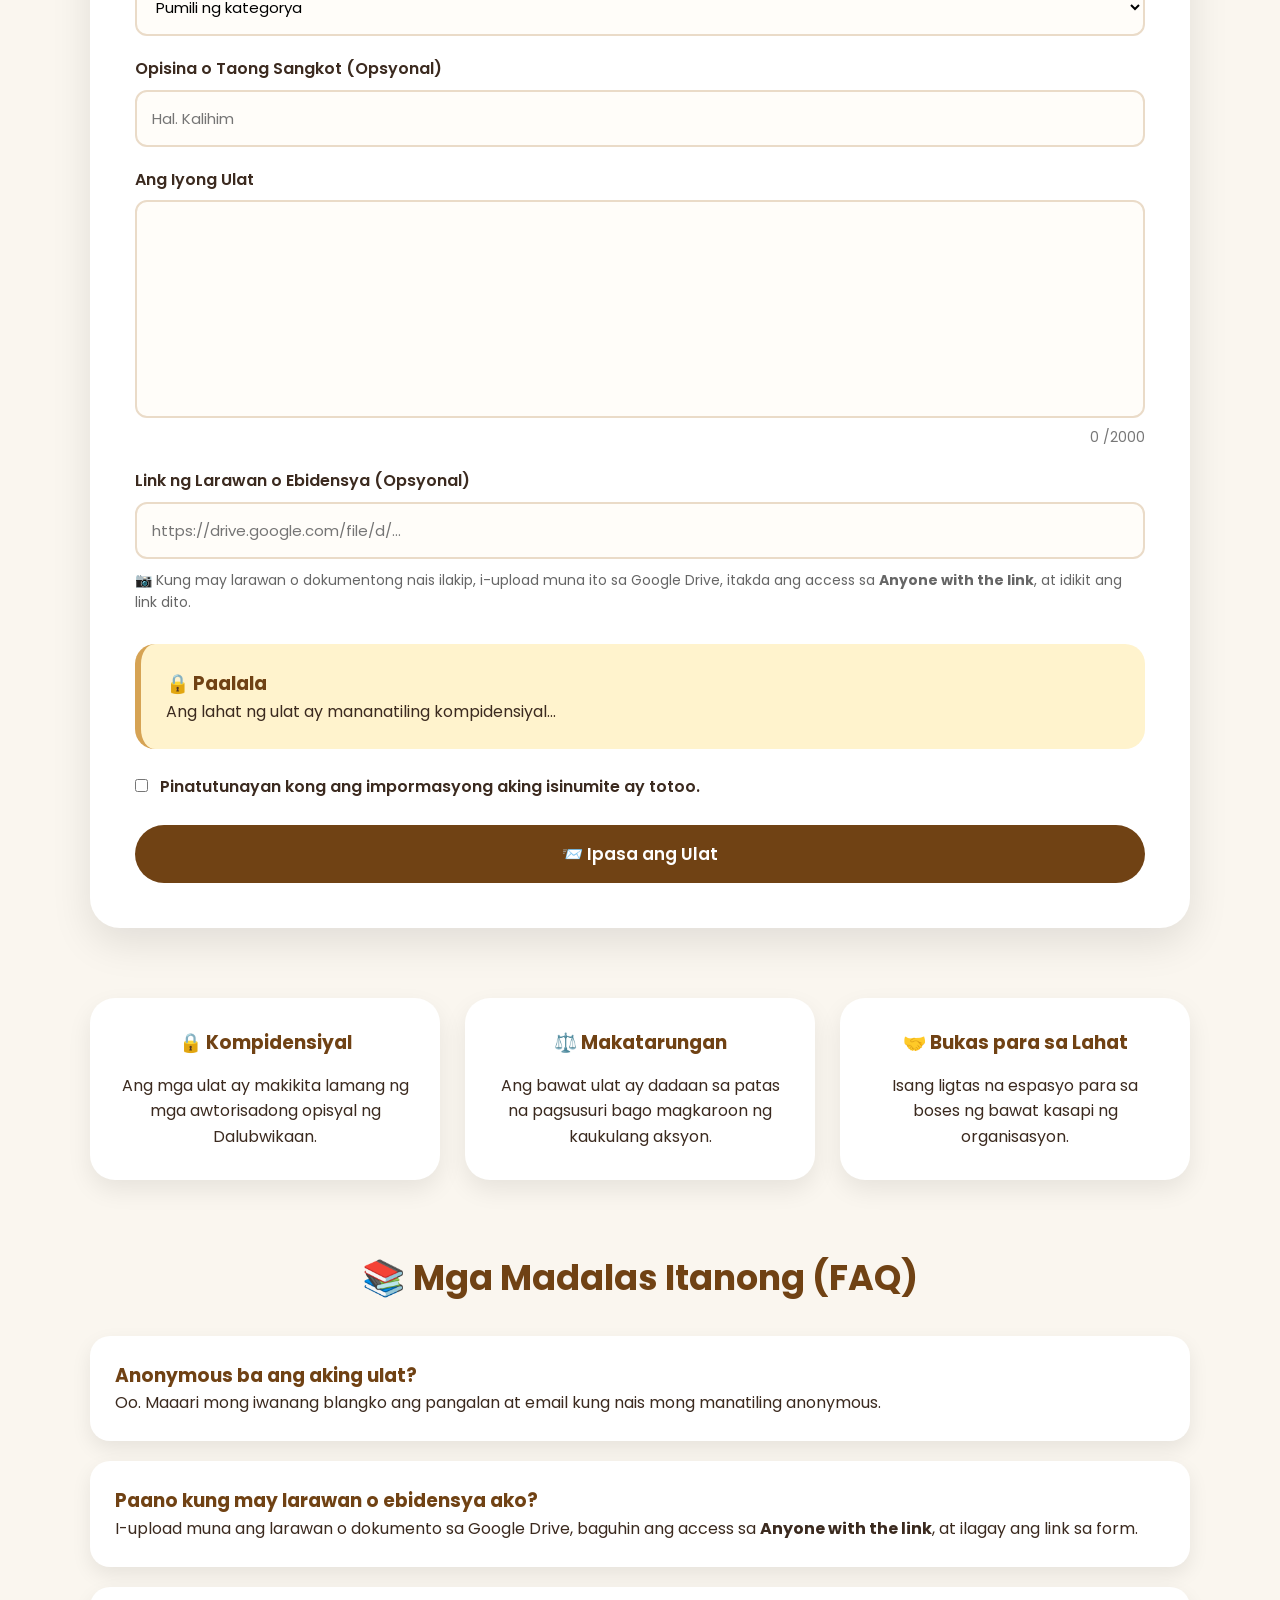
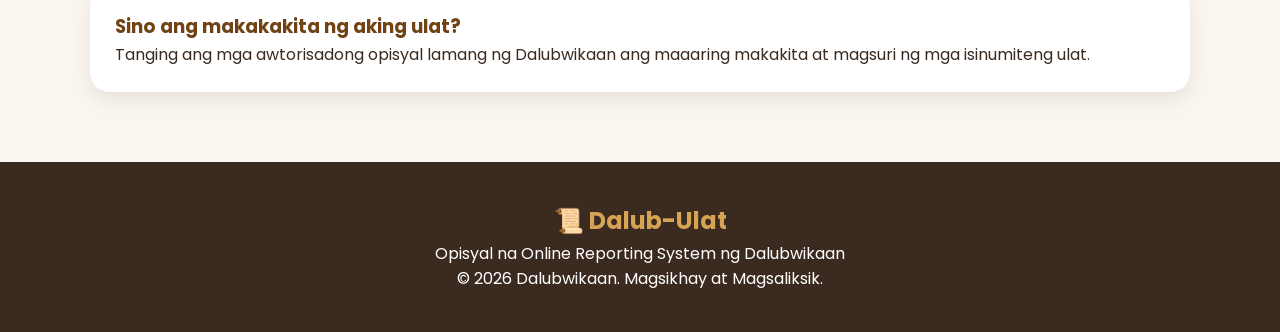
==== commit 3813cb17: "Update index.html" ====
--- a/index.html
+++ b/index.html
@@ -45,10 +45,9 @@
 
 <a href="#reportForm" class="hero-btn">
 
-Magpasa ng Ulat
+Magsumite ng Ulat
 
 </a>
-
 
 </div>
 
@@ -160,14 +159,9 @@
 
 
 <input
-
-type="checkbox"
-
-name="botcheck"
-
-style="display:none;">
-
-
+type="hidden"
+name="redirect"
+value="https://ccheroo.github.io/Dalub.ulat/salamat.html">
 
 
 <label>
@@ -298,7 +292,7 @@
 
 name="Sangkot"
 
-placeholder="Hal. Finance Committee">
+placeholder="Hal. Kalihim">
 
 
 
@@ -359,8 +353,6 @@
 name="Google Drive Link"
 
 placeholder="https://drive.google.com/file/d/...">
-
-
 
 <p class="guide">
 
@@ -370,45 +362,31 @@
 
 </p>
 
+
 <div class="notice">
 
 <h3>🔒 Paalala</h3>
 
 <p>
-
-Ang lahat ng ulat ay mananatiling kompidensiyal at
-rerepasuhin lamang ng mga awtorisadong opisyal ng
-Dalubwikaan.
-
-Mangyaring magbigay lamang ng tama at sapat na
-impormasyon upang makatulong sa mabilis na
-pagresolba ng mga suliranin.
-
-</p>
-
-</div>
-
+Ang lahat ng ulat ay mananatiling kompidensiyal...
+</p>
+
+</div>
 
 
 <div class="agreement">
 
 <label>
 
-<input
-
-type="checkbox"
-
-required>
-
-Pinatutunayan kong ang impormasyong aking isinumite
-ay totoo at wasto sa abot ng aking kaalaman.
+<input type="checkbox" required>
+
+Pinatutunayan kong ang impormasyong aking isinumite ay totoo.
 
 </label>
 
 </div>
 
 
-
 <button
 
 type="submit"
@@ -420,7 +398,6 @@
 </button>
 
 
-
 </form>
 
 
@@ -428,7 +405,6 @@
 
 
 </section>
-
 
 
 
